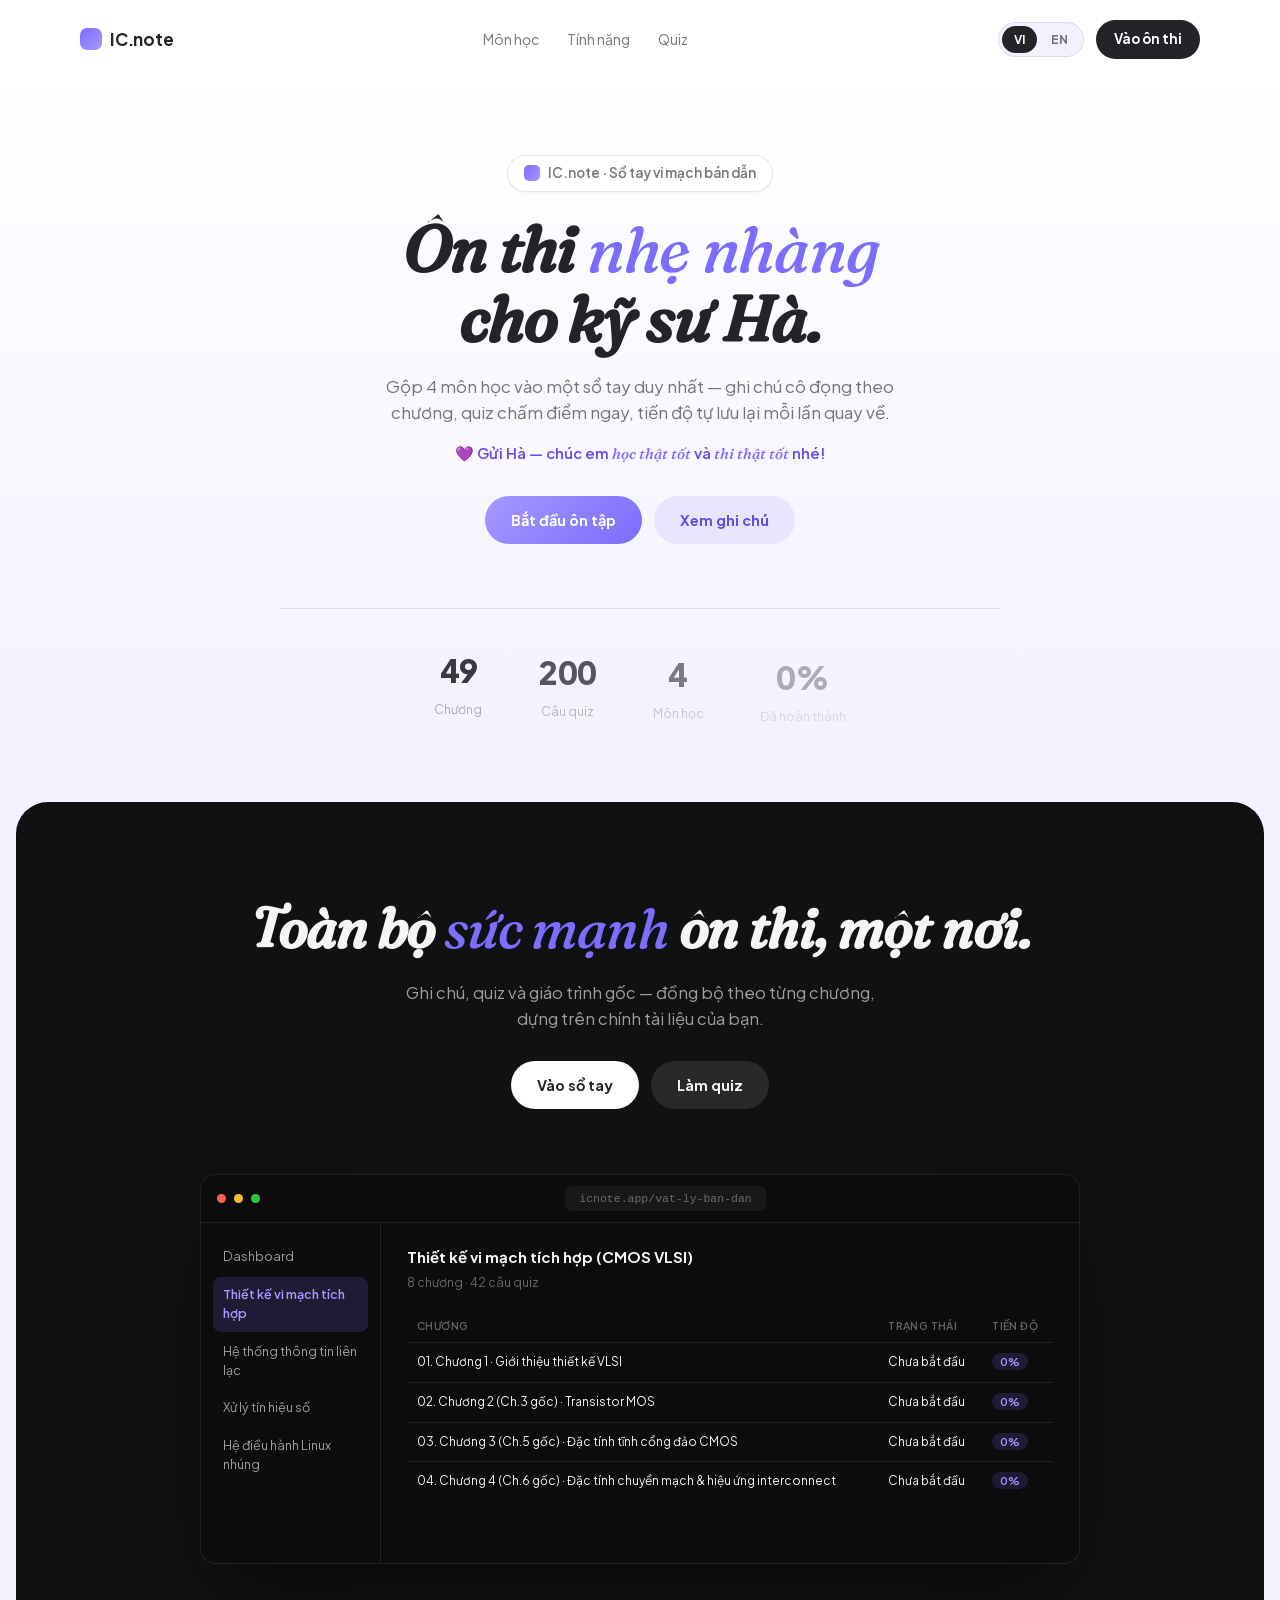
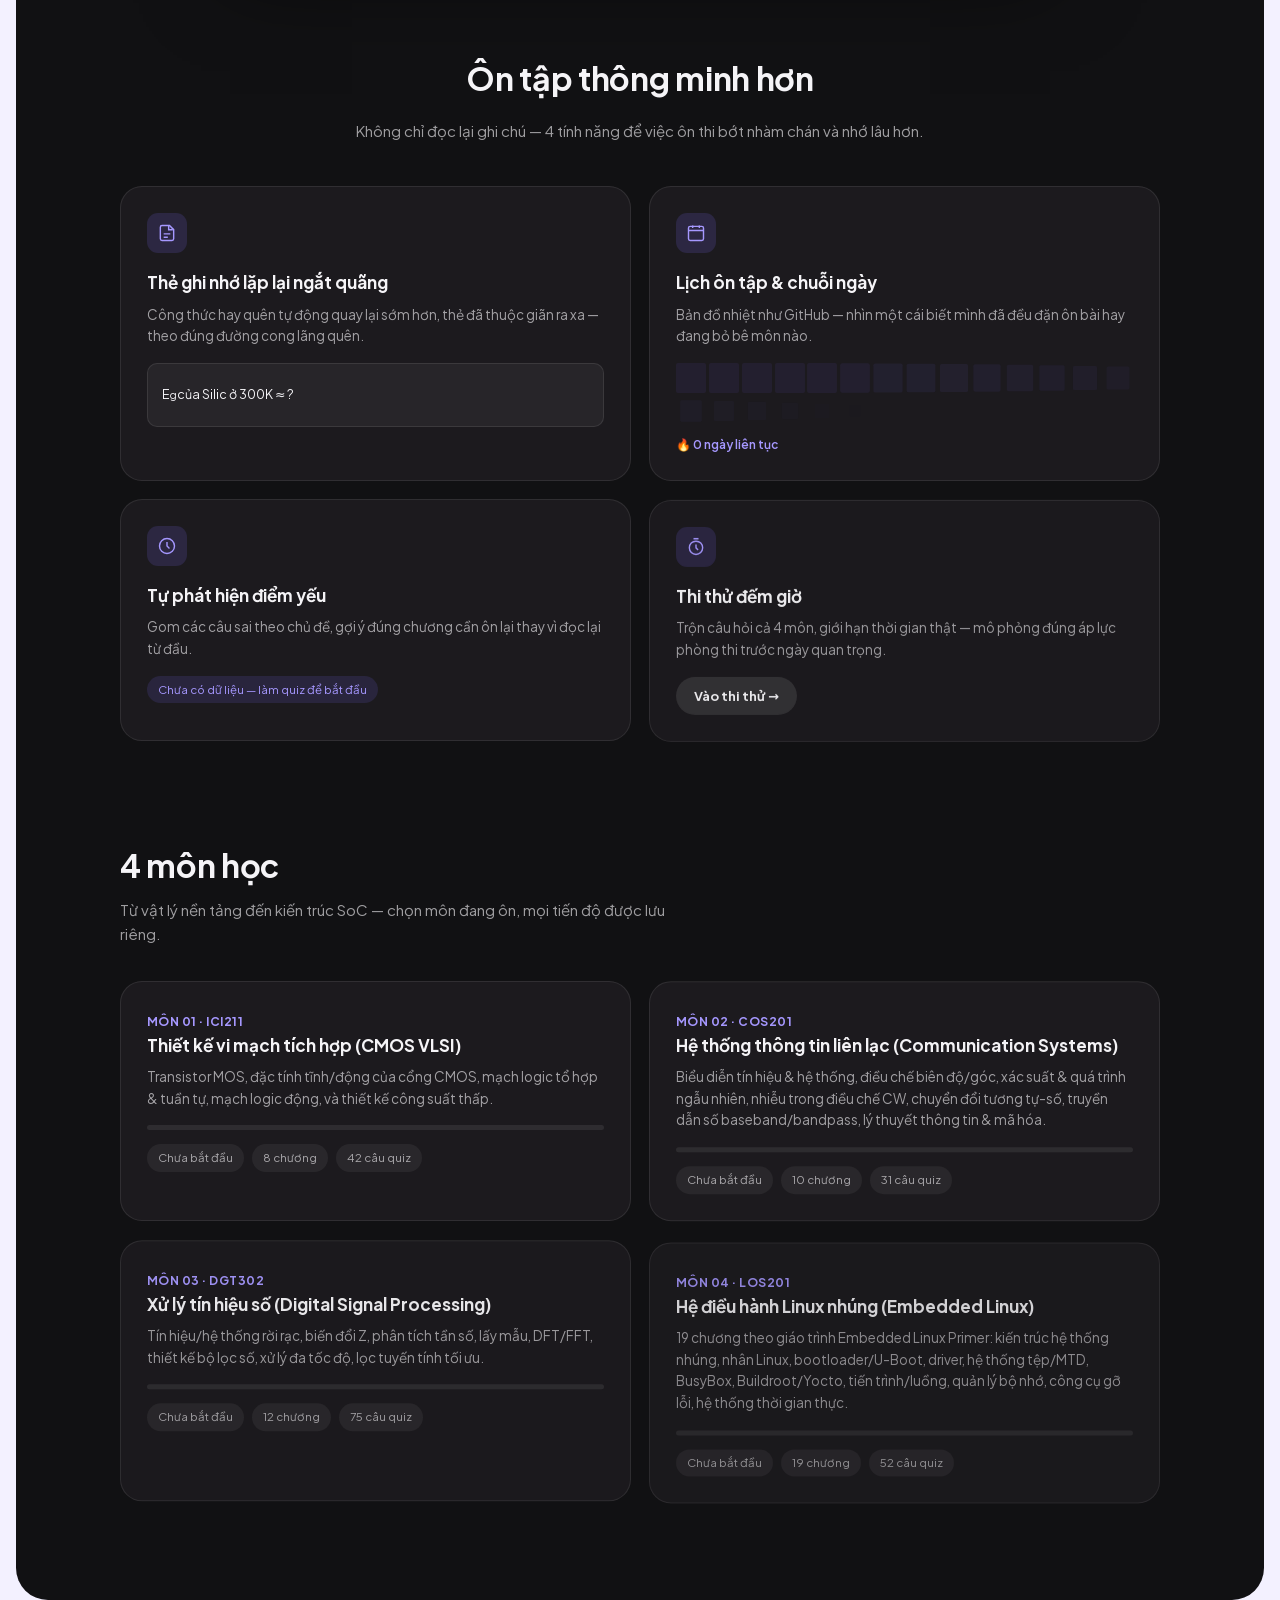
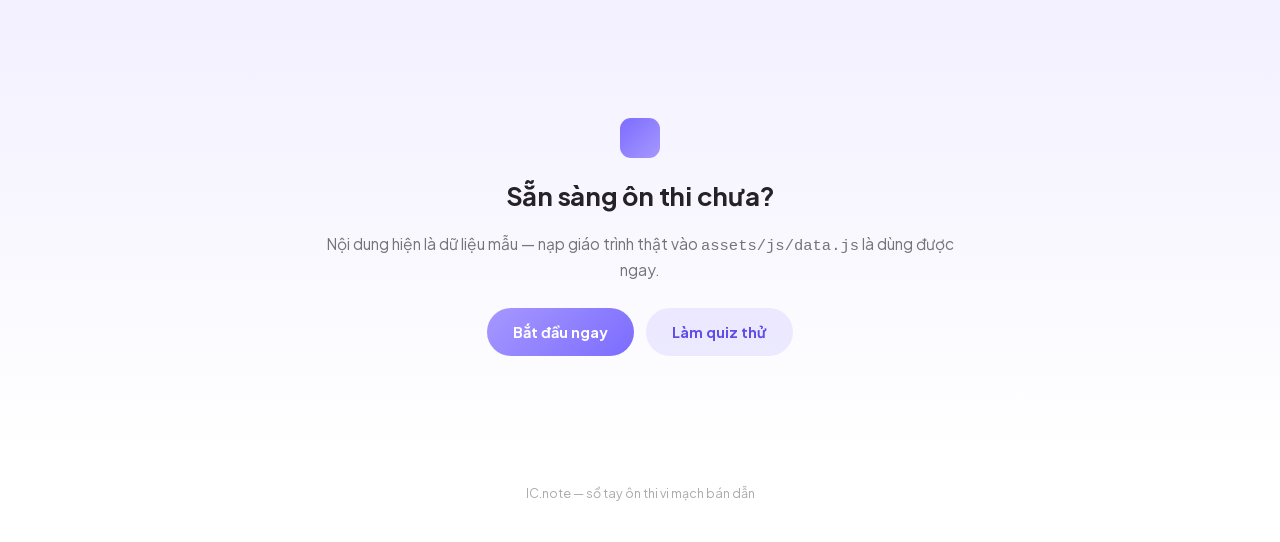
==== index.html @ f4e0c6fc "Initial commit" ====
<!DOCTYPE html>
<html lang="vi">
<head>
<meta charset="UTF-8">
<meta name="viewport" content="width=device-width, initial-scale=1.0">
<title>IC.note — Sổ tay ôn thi Vi mạch bán dẫn</title>
<link rel="stylesheet" href="assets/css/fonts.css?v=5">
<link rel="stylesheet" href="assets/css/main.css?v=5">
</head>
<body>
<div id="scrollbar"></div>

<header class="topbar">
  <a class="brand" href="index.html"><span class="mark"></span>IC.note</a>
  <nav class="toplinks">
    <a href="#subjects">Môn học</a>
    <a href="#features">Tính năng</a>
    <a href="quiz.html">Quiz</a>
  </nav>
  <div class="topbar-right">
    <div class="lang-toggle" data-lang-toggle>
      <button data-lang-opt="vi">VI</button>
      <button data-lang-opt="en">EN</button>
    </div>
    <a class="cta-mini" href="#subjects">Vào ôn thi</a>
  </div>
</header>

<section class="hero">
  <div class="hero-inner">
    <span class="eyebrow-pill anim-hidden" id="eyebrow"><span class="dot"></span>IC.note · Sổ tay vi mạch bán dẫn</span>
    <h1 class="hero-title" id="heroTitle">Ôn thi <em>nhẹ nhàng</em> cho kỹ sư Hà.</h1>
    <p class="hero-lede anim-hidden" id="heroLede">Gộp 4 môn học vào một sổ tay duy nhất — ghi chú cô đọng theo chương, quiz chấm điểm ngay, tiến độ tự lưu lại mỗi lần quay về.</p>
    <p class="hero-wish anim-hidden" id="heroWish">💜 Gửi Hà — chúc em <em>học thật tốt</em> và <em>thi thật tốt</em> nhé!</p>
    <div class="hero-actions anim-hidden" id="heroActions">
      <a class="pill-btn primary magnetic" href="#subjects">Bắt đầu ôn tập</a>
      <a class="pill-btn ghost-light magnetic" href="subject.html">Xem ghi chú</a>
    </div>
  </div>
  <div class="stat-strip" id="statStrip"></div>
</section>

<div class="dark-shell-wrap">
<div class="dark-shell">
<section class="dark-section">
  <h2 class="reveal-heading" id="revealHeading">Toàn bộ <em>sức mạnh</em> ôn thi, một nơi.</h2>
  <p class="dark-lede anim-hidden" id="darkLede">Ghi chú, quiz và giáo trình gốc — đồng bộ theo từng chương, dựng trên chính tài liệu của bạn.</p>
  <div class="dark-actions anim-hidden" id="darkActions">
    <a class="pill-btn solid-white magnetic" href="subject.html">Vào sổ tay</a>
    <a class="pill-btn ghost-dark magnetic" href="quiz.html">Làm quiz</a>
  </div>

  <div class="browser-frame anim-hidden" id="browserFrame">
    <div class="browser-chrome">
      <span class="tl r"></span><span class="tl y"></span><span class="tl g"></span>
      <span class="url" id="frameUrl">icnote.app/vat-ly-ban-dan</span>
    </div>
    <div class="browser-body">
      <div class="b-sidebar" id="frameSidebar"></div>
      <div class="b-main">
        <h4 id="frameSubjectName">—</h4>
        <p class="sub" id="frameSubjectMeta">—</p>
        <table class="b-table">
          <thead><tr><th>Chương</th><th>Trạng thái</th><th>Tiến độ</th></tr></thead>
          <tbody id="frameChapterRows"></tbody>
        </table>
      </div>
    </div>
  </div>
</section>

<section class="section-dark-flow" id="features">
  <div class="section-inner">
    <div class="section-head-center anim-hidden" id="featuresHead">
      <h2>Ôn tập thông minh hơn</h2>
      <p>Không chỉ đọc lại ghi chú — 4 tính năng để việc ôn thi bớt nhàm chán và nhớ lâu hơn.</p>
    </div>
    <div class="grid-2" id="featuresGrid">
      <div class="card-dark anim-hidden">
        <div class="feature-icon"><svg viewBox="0 0 24 24" fill="none" stroke="currentColor" stroke-width="1.7"><path d="M4 5a2 2 0 0 1 2-2h9l5 5v11a2 2 0 0 1-2 2H6a2 2 0 0 1-2-2V5Z"/><path d="M14 3v5h5"/><path d="M8 13h8M8 17h5"/></svg></div>
        <h3>Thẻ ghi nhớ lặp lại ngắt quãng</h3>
        <p>Công thức hay quên tự động quay lại sớm hơn, thẻ đã thuộc giãn ra xa — theo đúng đường cong lãng quên.</p>
        <div class="flash-demo"><div class="flash-card">E<sub>g</sub> của Silic ở 300K ≈ ?</div></div>
      </div>
      <div class="card-dark anim-hidden">
        <div class="feature-icon"><svg viewBox="0 0 24 24" fill="none" stroke="currentColor" stroke-width="1.7"><rect x="3" y="4" width="18" height="17" rx="2"/><path d="M3 9h18M8 3v3M16 3v3"/></svg></div>
        <h3>Lịch ôn tập &amp; chuỗi ngày</h3>
        <p>Bản đồ nhiệt như GitHub — nhìn một cái biết mình đã đều đặn ôn bài hay đang bỏ bê môn nào.</p>
        <div class="heatmap" id="heatmap"></div>
        <div class="streak-line" id="streakLine">🔥 0 ngày liên tục</div>
      </div>
      <div class="card-dark anim-hidden">
        <div class="feature-icon"><svg viewBox="0 0 24 24" fill="none" stroke="currentColor" stroke-width="1.7"><circle cx="12" cy="12" r="9"/><path d="M12 7v5l3 3"/></svg></div>
        <h3>Tự phát hiện điểm yếu</h3>
        <p>Gom các câu sai theo chủ đề, gợi ý đúng chương cần ôn lại thay vì đọc lại từ đầu.</p>
        <div class="weak-tags" id="weakTags"><span class="weak-tag mid">Chưa có dữ liệu — làm quiz để bắt đầu</span></div>
      </div>
      <div class="card-dark anim-hidden">
        <div class="feature-icon"><svg viewBox="0 0 24 24" fill="none" stroke="currentColor" stroke-width="1.7"><circle cx="12" cy="13" r="8"/><path d="M12 9v4l2.5 2.5M9 2h6"/></svg></div>
        <h3>Thi thử đếm giờ</h3>
        <p>Trộn câu hỏi cả 4 môn, giới hạn thời gian thật — mô phỏng đúng áp lực phòng thi trước ngày quan trọng.</p>
        <a class="pill-btn ghost-dark sm" href="quiz.html?mode=exam">Vào thi thử →</a>
      </div>
    </div>
  </div>
</section>

<section class="section-dark-flow" id="subjects">
  <div class="section-inner">
    <div class="section-head-split anim-hidden" id="subjectsHead">
      <div>
        <h2>4 môn học</h2>
        <p>Từ vật lý nền tảng đến kiến trúc SoC — chọn môn đang ôn, mọi tiến độ được lưu riêng.</p>
      </div>
    </div>
    <div class="grid-2" id="subjectsGrid"></div>
  </div>
</section>
</div>
</div>

<section class="cta-section">
  <div class="cta-inner anim-hidden" id="ctaInner">
    <div class="cta-icon"></div>
    <h2>Sẵn sàng ôn thi chưa?</h2>
    <p>Nội dung hiện là dữ liệu mẫu — nạp giáo trình thật vào <code>assets/js/data.js</code> là dùng được ngay.</p>
    <div class="cta-actions">
      <a class="pill-btn primary magnetic" href="subject.html">Bắt đầu ngay</a>
      <a class="pill-btn ghost-light magnetic" href="quiz.html">Làm quiz thử</a>
    </div>
  </div>
</section>

<footer>IC.note — sổ tay ôn thi vi mạch bán dẫn</footer>

<script src="assets/js/anime.iife.min.js?v=5"></script>
<script src="assets/js/data.js?v=5"></script>
<script src="assets/js/app.js?v=5"></script>
<script>
(function () {
  var STAT_LABELS = [
    { vi: "Chương", en: "Chapters" },
    { vi: "Câu quiz", en: "Quiz questions" },
    { vi: "Môn học", en: "Subjects" },
    { vi: "Đã hoàn thành", en: "Completed" }
  ];
  var L = {
    done: { vi: "Hoàn thành", en: "Done" },
    notStarted: { vi: "Chưa bắt đầu", en: "Not started" },
    chapters: { vi: "chương", en: "chapters" },
    quizzes: { vi: "câu quiz", en: "quiz questions" },
    pctDone: { vi: "% hoàn thành", en: "% done" },
    streak: { vi: "ngày liên tục", en: "day streak" },
    wrongTimes: { vi: "lần sai", en: "misses" }
  };

  /* ---------- dải thống kê ---------- */
  function renderStatStrip(isRelang) {
    var totalChapters = 0, totalQuiz = 0, doneChapters = 0;
    IC_DATA.subjects.forEach(function (s) {
      totalChapters += s.chapters.length;
      totalQuiz += s.quiz.length;
      doneChapters += IC.subjectProgress(s).done;
    });
    var overallPct = totalChapters ? Math.round(doneChapters * 100 / totalChapters) : 0;
    var vals = [totalChapters, totalQuiz, IC_DATA.subjects.length, overallPct];
    var suffixes = ["", "", "", "%"];
    var strip = document.getElementById("statStrip");
    strip.innerHTML = "";
    STAT_LABELS.forEach(function (label, i) {
      var d = document.createElement("div");
      d.className = isRelang ? "stat-item" : "stat-item anim-hidden";
      d.innerHTML = '<div class="stat-num" data-target="' + vals[i] + '" data-suffix="' + suffixes[i] + '">' + (isRelang ? vals[i] + suffixes[i] : "0") + '</div>' +
                    '<div class="stat-label">' + IC.t(label) + "</div>";
      strip.appendChild(d);
    });
  }

  /* ---------- browser-frame mockup ---------- */
  function renderBrowserFrame() {
    var first = IC_DATA.subjects[0];
    var sb = document.getElementById("frameSidebar");
    sb.innerHTML = '<div class="brow">Dashboard</div>' + IC_DATA.subjects.map(function (s, i) {
      return '<div class="brow' + (i === 0 ? " active" : "") + '">' + IC.t(s.name).split("(")[0].trim() + "</div>";
    }).join("");
    document.getElementById("frameSubjectName").textContent = IC.t(first.name);
    document.getElementById("frameSubjectMeta").textContent =
      first.chapters.length + " " + IC.t(L.chapters) + " · " + first.quiz.length + " " + IC.t(L.quizzes);
    var done = IC.getDone(first.id);
    document.getElementById("frameChapterRows").innerHTML = first.chapters.slice(0, 4).map(function (c, i) {
      var isDone = !!done[c.id];
      return "<tr><td>" + String(i + 1).padStart(2, "0") + ". " + IC.t(c.title) + "</td>" +
        "<td>" + (isDone ? IC.t(L.done) : IC.t(L.notStarted)) + "</td>" +
        '<td><span class="pct-pill">' + (isDone ? "100%" : "0%") + "</span></td></tr>";
    }).join("");
  }

  /* ---------- card 4 môn ---------- */
  function renderSubjectCards(isRelang) {
    var grid = document.getElementById("subjectsGrid");
    grid.innerHTML = "";
    IC_DATA.subjects.forEach(function (s) {
      var p = IC.subjectProgress(s);
      var card = document.createElement("a");
      card.className = isRelang ? "card-dark" : "card-dark anim-hidden";
      card.href = "subject.html?mon=" + s.id;
      card.style.display = "block";
      card.innerHTML =
        '<span class="subj-tag">' + IC.t(s.tag) + "</span>" +
        "<h3>" + IC.t(s.name) + "</h3>" +
        "<p>" + IC.t(s.desc) + "</p>" +
        '<div class="subj-bar-track"><div class="subj-bar-fill" data-target="' + p.pct + '" style="width:' + (isRelang ? p.pct : 0) + '%"></div></div>' +
        '<div class="badges">' +
          (p.pct > 0 ? '<span class="badge accent">' + p.pct + IC.t(L.pctDone) + "</span>" : '<span class="badge">' + IC.t(L.notStarted) + "</span>") +
          '<span class="badge">' + s.chapters.length + " " + IC.t(L.chapters) + "</span>" +
          '<span class="badge">' + s.quiz.length + " " + IC.t(L.quizzes) + "</span>" +
        "</div>";
      grid.appendChild(card);
    });
  }

  /* ---------- heatmap + streak ---------- */
  function renderHeatmap() {
    var hm = document.getElementById("heatmap");
    hm.innerHTML = "";
    var log = IC.getActivity();
    var today = new Date();
    for (var i = 27; i >= 0; i--) {
      var d = new Date(today); d.setDate(d.getDate() - i);
      var key = d.toISOString().slice(0, 10);
      var count = log[key] || 0;
      var level = count === 0 ? 0 : count < 3 ? 1 : count < 6 ? 2 : 3;
      var cell = document.createElement("i");
      cell.style.background = "var(--heat-" + level + ")";
      cell.title = key + " · " + count;
      hm.appendChild(cell);
    }
    document.getElementById("streakLine").textContent = "🔥 " + IC.currentStreak() + " " + IC.t(L.streak);
  }

  /* ---------- điểm yếu tổng hợp ---------- */
  function renderWeakTags() {
    var weakAll = [];
    IC_DATA.subjects.forEach(function (s) {
      var stat = IC.getQuizStat(s.id);
      Object.keys(stat.wrongByChapter || {}).forEach(function (chId) {
        var ch = s.chapters.find(function (c) { return c.id === chId; });
        if (ch) weakAll.push({ title: IC.t(ch.title), count: stat.wrongByChapter[chId], subject: s.id });
      });
    });
    if (weakAll.length) {
      weakAll.sort(function (a, b) { return b.count - a.count; });
      document.getElementById("weakTags").innerHTML = weakAll.slice(0, 4).map(function (w) {
        return '<a class="weak-tag" href="subject.html?mon=' + w.subject + '">' + w.title + " (" + w.count + " " + IC.t(L.wrongTimes) + ")</a>";
      }).join("");
    }
  }

  renderStatStrip(false);
  renderBrowserFrame();
  renderSubjectCards(false);
  renderHeatmap();
  renderWeakTags();

  /* cập nhật lại toàn bộ nội dung phụ thuộc dữ liệu khi đổi ngôn ngữ (không phát lại animation) */
  document.addEventListener("icnote:langchange", function () {
    renderStatStrip(true);
    renderBrowserFrame();
    renderSubjectCards(true);
    renderHeatmap();
    renderWeakTags();
  });

  /* ---------- animation intro hero (§3.1) ---------- */
  if (IC.canAnimate) {
    IC.splitWords(document.getElementById("heroTitle"));
    var tl = anime.createTimeline({ defaults: { ease: "outQuad" } });
    tl.add("#eyebrow", IC.m({ opacity: [0, 1], translateY: [10, 0], duration: 500 }))
      .add("#heroTitle .word", IC.m({ opacity: [0, 1], filter: ["blur(8px)", "blur(0px)"], translateY: [14, 0], delay: anime.stagger(45), duration: 600 }), "-=250")
      .add("#heroLede", IC.m({ opacity: [0, 1], translateY: [10, 0], duration: 500 }), "-=250")
      .add("#heroWish", IC.m({ opacity: [0, 1], translateY: [10, 0], duration: 500 }), "-=250")
      .add("#heroActions", IC.m({ opacity: [0, 1], translateY: [10, 0], duration: 500 }), "-=300")
      .add("#statStrip .stat-item", IC.m({ opacity: [0, 1], translateY: [12, 0], delay: anime.stagger(80), duration: 500 }), "-=250");
    document.querySelectorAll(".stat-num").forEach(function (el) {
      IC.countUp(el, parseFloat(el.dataset.target), el.dataset.suffix, 650);
    });
  } else {
    document.querySelectorAll(".anim-hidden").forEach(function (el) { el.style.opacity = "1"; });
    document.querySelectorAll(".stat-num").forEach(function (el) {
      el.textContent = el.dataset.target + (el.dataset.suffix || "");
    });
  }

  /* ---------- scroll reveal (§3.2) ---------- */
  IC.onEnter(document.getElementById("revealHeading"), IC.revealWords);
  ["darkLede", "darkActions", "featuresHead", "subjectsHead", "ctaInner"].forEach(function (id) {
    var el = document.getElementById(id);
    IC.onEnter(el, function (t) { IC.fadeUp(t); });
  });
  IC.onEnter(document.getElementById("browserFrame"), function (el) {
    if (!IC.canAnimate) { el.style.opacity = "1"; return; }
    anime.animate(el, IC.m({ opacity: [0, 1], translateY: [30, 0], scale: [0.97, 1], duration: 700, ease: "outExpo" }));
    /* hàng bảng bên trong hiện so le sau khi khung đã vào */
    anime.animate(el.querySelectorAll("tbody tr"), IC.m({
      opacity: [0, 1], translateX: [-10, 0], delay: anime.stagger(80, { start: 350 }), duration: 400, ease: "outQuad"
    }));
    anime.animate(el.querySelectorAll(".b-sidebar .brow"), IC.m({
      opacity: [0, 1], translateX: [-8, 0], delay: anime.stagger(60, { start: 250 }), duration: 350, ease: "outQuad"
    }));
  });
  [document.getElementById("featuresGrid"), document.getElementById("subjectsGrid")].forEach(function (g) {
    IC.onEnter(g, function (grid) {
      IC.staggerChildren(grid, ".card-dark");
      grid.querySelectorAll(".subj-bar-fill").forEach(function (bar) {
        IC.fillBar(bar, parseFloat(bar.dataset.target));
      });
      /* ô heatmap nở ra lần lượt khi card lịch ôn tập xuất hiện */
      var cells = grid.querySelectorAll(".heatmap i");
      if (cells.length && IC.canAnimate) {
        anime.animate(cells, IC.m({
          opacity: [0, 1], scale: [0.4, 1], delay: anime.stagger(18, { start: 400 }), duration: 300, ease: "outQuad"
        }));
      }
    });
  });
  IC.onEnter(document.querySelector("footer"), function (t) { IC.fadeUp(t, 8, 400); });

  IC.magnetize(document);
  IC.scrollProgress();
  IC.initLangToggle();
})();
</script>
</body>
</html>
---- assets/css/fonts.css ----
@font-face{font-family:"IC Serif";font-style:italic;font-weight:500;font-display:swap;src:url([data-uri]) format('woff2');unicode-range:U+0102-0103, U+0110-0111, U+0128-0129, U+0168-0169, U+01A0-01A1, U+01AF-01B0, U+0300-0301, U+0303-0304, U+0308-0309, U+0323, U+0329, U+1EA0-1EF9, U+20AB;}
@font-face{font-family:"IC Serif";font-style:italic;font-weight:500;font-display:swap;src:url([data-uri]) format('woff2');unicode-range:U+0000-00FF, U+0131, U+0152-0153, U+02BB-02BC, U+02C6, U+02DA, U+02DC, U+0304, U+0308, U+0329, U+2000-206F, U+20AC, U+2122, U+2191, U+2193, U+2212, U+2215, U+FEFF, U+FFFD;}
@font-face{font-family:"IC Sans";font-style:normal;font-weight:400;font-display:swap;src:url([data-uri]) format('woff2');unicode-range:U+0102-0103, U+0110-0111, U+0128-0129, U+0168-0169, U+01A0-01A1, U+01AF-01B0, U+0300-0301, U+0303-0304, U+0308-0309, U+0323, U+0329, U+1EA0-1EF9, U+20AB;}
@font-face{font-family:"IC Sans";font-style:normal;font-weight:400;font-display:swap;src:url([data-uri]) format('woff2');unicode-range:U+0000-00FF, U+0131, U+0152-0153, U+02BB-02BC, U+02C6, U+02DA, U+02DC, U+0304, U+0308, U+0329, U+2000-206F, U+20AC, U+2122, U+2191, U+2193, U+2212, U+2215, U+FEFF, U+FFFD;}
@font-face{font-family:"IC Sans";font-style:normal;font-weight:600;font-display:swap;src:url([data-uri]) format('woff2');unicode-range:U+0102-0103, U+0110-0111, U+0128-0129, U+0168-0169, U+01A0-01A1, U+01AF-01B0, U+0300-0301, U+0303-0304, U+0308-0309, U+0323, U+0329, U+1EA0-1EF9, U+20AB;}
@font-face{font-family:"IC Sans";font-style:normal;font-weight:600;font-display:swap;src:url([data-uri]) format('woff2');unicode-range:U+0000-00FF, U+0131, U+0152-0153, U+02BB-02BC, U+02C6, U+02DA, U+02DC, U+0304, U+0308, U+0329, U+2000-206F, U+20AC, U+2122, U+2191, U+2193, U+2212, U+2215, U+FEFF, U+FFFD;}
@font-face{font-family:"IC Sans";font-style:normal;font-weight:700;font-display:swap;src:url([data-uri]) format('woff2');unicode-range:U+0102-0103, U+0110-0111, U+0128-0129, U+0168-0169, U+01A0-01A1, U+01AF-01B0, U+0300-0301, U+0303-0304, U+0308-0309, U+0323, U+0329, U+1EA0-1EF9, U+20AB;}
@font-face{font-family:"IC Sans";font-style:normal;font-weight:700;font-display:swap;src:url([data-uri]) format('woff2');unicode-range:U+0000-00FF, U+0131, U+0152-0153, U+02BB-02BC, U+02C6, U+02DA, U+02DC, U+0304, U+0308, U+0329, U+2000-206F, U+20AC, U+2122, U+2191, U+2193, U+2212, U+2215, U+FEFF, U+FFFD;}
@font-face{font-family:"IC Sans";font-style:normal;font-weight:800;font-display:swap;src:url([data-uri]) format('woff2');unicode-range:U+0102-0103, U+0110-0111, U+0128-0129, U+0168-0169, U+01A0-01A1, U+01AF-01B0, U+0300-0301, U+0303-0304, U+0308-0309, U+0323, U+0329, U+1EA0-1EF9, U+20AB;}
@font-face{font-family:"IC Sans";font-style:normal;font-weight:800;font-display:swap;src:url([data-uri]) format('woff2');unicode-range:U+0000-00FF, U+0131, U+0152-0153, U+02BB-02BC, U+02C6, U+02DA, U+02DC, U+0304, U+0308, U+0329, U+2000-206F, U+20AC, U+2122, U+2191, U+2193, U+2212, U+2215, U+FEFF, U+FFFD;}
---- assets/css/main.css ----
/* ============ IC.note — design tokens (theo prompt-cho-fable.md §2) ============ */
:root{
  --bg:#ffffff;
  --bg-soft:#f3f1ff;
  --bg-gradient-end:#e6e1ff;

  --dark-bg:#111113;
  --dark-card:rgba(38,34,40,0.56);
  --dark-border:rgba(255,255,255,0.09);
  --dark-text:#f5f4f7;
  --dark-muted:rgba(245,244,247,0.62);
  --dark-faint:rgba(245,244,247,0.38);

  --text:#252228;
  --text-muted:rgba(37,34,40,0.62);
  --text-faint:rgba(37,34,40,0.38);
  --border:rgba(37,34,40,0.10);

  --accent:#7c6cff;
  --accent-2:#a698ff;
  --accent-strong:#5f4de8;
  --accent-tint:rgba(124,108,255,0.12);

  --ok:#1f9d5a;
  --ok-tint:rgba(31,157,90,0.12);
  --err:#d1483d;
  --err-tint:rgba(209,72,61,0.12);

  --heat-0:rgba(124,108,255,0.08);
  --heat-1:rgba(124,108,255,0.3);
  --heat-2:rgba(124,108,255,0.55);
  --heat-3:rgba(124,108,255,0.85);

  --font-sans:"IC Sans", -apple-system, "Segoe UI", Roboto, system-ui, sans-serif;
  --font-serif:"IC Serif", ui-serif, Georgia, Cambria, serif;
  --font-mono:ui-monospace, "SF Mono", "Cascadia Code", "Roboto Mono", monospace;

  --radius-pill:99px;
  --radius-lg:22px;
}

*{ box-sizing:border-box; }
html{ scroll-behavior:smooth; }
html,body{ margin:0; padding:0; }
body{
  background:var(--bg); color:var(--text); font-family:var(--font-sans);
  font-size:15.5px; line-height:1.55; -webkit-font-smoothing:antialiased;
}
@media (prefers-reduced-motion: reduce){
  html{ scroll-behavior:auto; }
  *{ animation:none !important; transition:none !important; }
}
::selection{ background:var(--accent-tint); }
a{ color:inherit; text-decoration:none; }
h1,h2,h3{ margin:0; text-wrap:balance; }
em{ font-family:var(--font-serif); font-style:italic; font-weight:500; color:var(--accent); }
:focus-visible{ outline:2px solid var(--accent); outline-offset:2px; }

/* ============ thanh tiến trình cuộn ============ */
#scrollbar{ position:fixed; top:0; left:0; height:3px; width:0%;
  background:linear-gradient(90deg, var(--accent), var(--accent-2)); z-index:200; }

/* ============ topbar ============ */
.topbar{
  display:flex; align-items:center; justify-content:space-between; gap:16px;
  padding:20px 40px; max-width:1200px; margin:0 auto; flex-wrap:wrap;
}
.topbar-right{ display:flex; align-items:center; gap:12px; flex-wrap:wrap; }
.brand{ font-weight:700; font-size:17px; letter-spacing:-0.01em; display:flex; align-items:center; gap:8px; }
.brand .mark{ width:22px; height:22px; border-radius:7px;
  background:linear-gradient(135deg, var(--accent), var(--accent-2)); display:inline-block; flex:none; }
.toplinks{ display:flex; gap:28px; font-size:14px; color:var(--text-muted); flex-wrap:wrap; }
.toplinks a:hover{ color:var(--text); }
.toplinks a.active{ color:var(--accent-strong); font-weight:600; }
.cta-mini{ font-size:13.5px; font-weight:700; background:var(--text); color:#fff;
  padding:9px 18px; border-radius:var(--radius-pill); white-space:nowrap; }

/* ---- chuyển đổi ngôn ngữ ---- */
.lang-toggle{ display:inline-flex; background:var(--bg-soft); border:1px solid var(--border);
  border-radius:var(--radius-pill); padding:3px; gap:2px; flex:none; }
.lang-toggle button{
  font-family:var(--font-sans); font-size:12px; font-weight:700; border:none; background:transparent;
  color:var(--text-muted); padding:6px 12px; border-radius:var(--radius-pill); cursor:pointer;
  transition:background .15s ease, color .15s ease;
}
.lang-toggle button.active{ background:var(--text); color:#fff; }

/* ============ nút ============ */
.pill-btn{
  display:inline-flex; align-items:center; gap:8px; font-weight:700; font-size:14.5px;
  font-family:var(--font-sans);
  padding:13px 26px; border-radius:var(--radius-pill); border:none; cursor:pointer;
  transition:filter .15s ease; will-change:transform;
}
.pill-btn.primary{ background:linear-gradient(135deg, var(--accent-2), var(--accent)); color:#fff; }
.pill-btn.primary:hover{ filter:brightness(1.05); }
.pill-btn.ghost-light{ background:var(--accent-tint); color:var(--accent-strong); }
.pill-btn.ghost-dark{ background:rgba(255,255,255,0.1); color:var(--dark-text); }
.pill-btn.solid-white{ background:#fff; color:var(--text); }
.pill-btn.sm{ padding:9px 18px; font-size:13px; }
.pill-btn:disabled{ opacity:.45; cursor:default; }

/* ============ hero ============ */
.hero{
  position:relative; overflow:hidden;
  /* gradient dọc rất thoải — không tạo dải màu cắt ngang trang */
  background:linear-gradient(180deg, #ffffff 0%, #faf9ff 40%, var(--bg-soft) 100%);
  padding-bottom:56px;
}
.hero-inner{ max-width:860px; margin:0 auto; text-align:center; padding:76px 24px 0; position:relative; z-index:2; }
.eyebrow-pill{
  display:inline-flex; align-items:center; gap:8px; font-size:13.5px; font-weight:600; color:var(--text-muted);
  background:#fff; border:1px solid var(--border); padding:7px 16px; border-radius:var(--radius-pill);
  box-shadow:0 1px 2px rgba(37,34,40,0.04);
}
.eyebrow-pill .dot{ width:16px; height:16px; border-radius:5px;
  background:linear-gradient(135deg, var(--accent), var(--accent-2)); }
h1.hero-title{ font-size:clamp(2.4rem, 6vw, 4rem); font-weight:700; letter-spacing:-0.02em;
  line-height:1.1; margin:22px 0 18px; font-family:var(--font-serif); font-style:italic; }
.hero-lede{ font-size:17px; color:var(--text-muted); max-width:46ch; margin:0 auto 30px; }
.hero-wish{ font-size:15px; color:var(--accent-strong); font-weight:600; margin:-14px 0 30px; }
.hero-actions{ display:flex; gap:12px; justify-content:center; flex-wrap:wrap; }

.stat-strip{
  display:flex; justify-content:center; gap:56px; flex-wrap:wrap; margin:64px auto 0; padding-top:36px;
  max-width:720px; border-top:1px solid var(--border); position:relative; z-index:2;
}
.stat-item{ text-align:center; }
.stat-num{ font-size:2rem; font-weight:800; letter-spacing:-0.02em; font-variant-numeric:tabular-nums; }
.stat-label{ font-size:12.5px; color:var(--text-faint); margin-top:4px; }

/* ============ panel tối bo góc — các section tối nằm trong 1 khối liền ============ */
.dark-shell{
  background:var(--dark-bg); color:var(--dark-text);
  max-width:1360px; margin:0 auto; border-radius:32px;
  overflow:hidden;
}
.dark-shell-wrap{ padding:28px 16px; background:var(--bg-soft); }
@media (max-width:760px){ .dark-shell-wrap{ padding:16px 8px; } .dark-shell{ border-radius:24px; } }

.dark-section{ background:transparent; color:var(--dark-text); padding:96px 24px 90px; text-align:center; }
.reveal-heading{ font-size:clamp(2.1rem, 5.4vw, 3.4rem); font-weight:700; letter-spacing:-0.02em;
  line-height:1.14; max-width:820px; margin:0 auto 20px; font-family:var(--font-serif); font-style:italic; }
.dark-lede{ color:var(--dark-muted); font-size:16.5px; max-width:44ch; margin:0 auto 30px; }
.dark-actions{ display:flex; gap:12px; justify-content:center; flex-wrap:wrap; margin-bottom:64px; }

/* trạng thái ẩn trước animation — JS thêm class is-hidden, gỡ khi reveal */
.anim-hidden{ opacity:0; }

/* ============ browser mockup frame ============ */
.browser-frame{
  max-width:880px; margin:0 auto; background:#0c0c0e; border:1px solid var(--dark-border); border-radius:16px;
  overflow:hidden; box-shadow:0 40px 80px -30px rgba(0,0,0,0.6); text-align:left;
}
.browser-chrome{ display:flex; align-items:center; gap:8px; padding:11px 16px; border-bottom:1px solid var(--dark-border); }
.browser-chrome .tl{ width:9px; height:9px; border-radius:50%; }
.browser-chrome .tl.r{ background:#ff5f56; } .browser-chrome .tl.y{ background:#ffbd2e; } .browser-chrome .tl.g{ background:#27c93f; }
.browser-chrome .url{ margin:0 auto; font-family:var(--font-mono); font-size:11.5px; color:var(--dark-faint);
  background:rgba(255,255,255,0.05); padding:4px 14px; border-radius:6px; }
.browser-body{ display:flex; min-height:340px; }
.b-sidebar{ width:180px; border-right:1px solid var(--dark-border); padding:16px 12px; font-size:12.5px; color:var(--dark-muted); flex:none; }
.b-sidebar .brow{ padding:8px 10px; border-radius:8px; margin-bottom:2px; }
.b-sidebar .brow.active{ background:rgba(124,108,255,0.16); color:var(--accent-2); font-weight:600; }
.b-main{ flex:1; padding:22px 26px; min-width:0; overflow-x:auto; }
.b-main h4{ font-size:15px; margin:0 0 4px; }
.b-main p.sub{ font-size:12.5px; color:var(--dark-faint); margin:0 0 18px; }
table.b-table{ width:100%; border-collapse:collapse; font-size:12px; }
table.b-table th{ text-align:left; color:var(--dark-faint); font-weight:600; padding:8px 10px;
  border-bottom:1px solid var(--dark-border); font-size:10.5px; letter-spacing:0.04em; text-transform:uppercase; }
table.b-table td{ padding:10px 10px; border-bottom:1px solid var(--dark-border); color:var(--dark-text); }
table.b-table tr:last-child td{ border-bottom:none; }
.pct-pill{ background:rgba(124,108,255,0.16); color:var(--accent-2); padding:2px 8px;
  border-radius:99px; font-size:11px; font-weight:600; }

/* ============ features & subjects (nằm trong dark-shell) ============ */
.section-dark-flow{ background:transparent; color:var(--dark-text); padding:0 24px 100px; }
.section-inner{ max-width:1040px; margin:0 auto; }
.section-head-center{ text-align:center; max-width:600px; margin:0 auto 44px; }
.section-head-center h2{ font-size:2rem; font-weight:700; letter-spacing:-0.01em; margin-bottom:10px; }
.section-head-center p{ color:var(--dark-muted); font-size:15px; }
.section-head-split{ display:flex; justify-content:space-between; align-items:flex-end; gap:20px;
  margin-bottom:36px; flex-wrap:wrap; }
.section-head-split h2{ font-size:2rem; font-weight:700; letter-spacing:-0.01em; }
.section-head-split p{ color:var(--dark-muted); font-size:15px; max-width:52ch; margin:8px 0 0; }

.grid-2{ display:grid; grid-template-columns:repeat(2, 1fr); gap:18px; }
@media (max-width:760px){ .grid-2{ grid-template-columns:1fr; } }

.card-dark{
  background:var(--dark-card); border:1px solid var(--dark-border); border-radius:var(--radius-lg); padding:26px;
  transition:border-color .2s ease, transform .2s ease;
}
.card-dark:hover{ border-color:rgba(166,152,255,0.4); transform:translateY(-2px); }

.feature-icon{
  width:40px; height:40px; border-radius:11px; background:rgba(124,108,255,0.16); color:var(--accent-2);
  display:flex; align-items:center; justify-content:center; margin-bottom:16px; transition:transform .25s ease;
}
.card-dark:hover .feature-icon{ transform:scale(1.08) rotate(-4deg); }
.feature-icon svg{ width:20px; height:20px; }
.card-dark h3{ font-size:17px; font-weight:700; margin-bottom:8px; }
.card-dark > p{ font-size:13.5px; color:var(--dark-muted); line-height:1.6; margin:0 0 16px; }

.subj-tag{ font-size:12px; font-weight:700; color:var(--accent-2); text-transform:uppercase; letter-spacing:0.04em; }
.subj-bar-track{ height:5px; background:rgba(255,255,255,0.08); border-radius:99px; overflow:hidden; margin:2px 0 14px; }
.subj-bar-fill{ height:100%; width:0%; background:linear-gradient(90deg, var(--accent), var(--accent-2)); border-radius:99px; }
.badges{ display:flex; gap:8px; flex-wrap:wrap; }
.badge{ font-size:11.5px; background:rgba(255,255,255,0.06); color:var(--dark-muted); padding:5px 11px; border-radius:99px; }
.badge.accent{ background:rgba(124,108,255,0.16); color:var(--accent-2); }

.heatmap{ display:grid; grid-template-columns:repeat(14, 1fr); gap:3px; }
.heatmap i{ aspect-ratio:1; border-radius:2px; display:block; }
.streak-line{ font-size:12px; color:var(--accent-2); font-weight:600; margin-top:10px; }
.weak-tags{ display:flex; gap:8px; flex-wrap:wrap; }
.weak-tag{ font-size:11.5px; padding:5px 11px; border-radius:99px; background:var(--err-tint); color:#ff8f85; }
.weak-tag.mid{ background:rgba(124,108,255,0.14); color:var(--accent-2); }
.countdown-row{ display:flex; gap:10px; }
.countdown-cell{ background:rgba(255,255,255,0.06); border-radius:8px; padding:8px 12px; text-align:center; min-width:52px; }
.countdown-cell b{ display:block; font-size:18px; font-variant-numeric:tabular-nums; }
.countdown-cell span{ font-size:9.5px; color:var(--dark-faint); text-transform:uppercase; letter-spacing:0.05em; }
.flash-demo{ position:relative; height:64px; }
.flash-card{
  position:absolute; inset:0; background:rgba(255,255,255,0.05); border:1px solid var(--dark-border); border-radius:10px;
  display:flex; align-items:center; padding:0 14px; font-size:12.5px; color:var(--dark-text);
}

/* ============ CTA đóng + footer ============ */
/* nối tiếp màu nền của dark-shell-wrap (bg-soft) rồi sáng dần về trắng — không có mép cắt */
.cta-section{ background:linear-gradient(180deg, var(--bg-soft) 0%, #ffffff 100%); padding:90px 24px 100px; text-align:center; }
.cta-inner{ max-width:640px; margin:0 auto; }
.cta-icon{ width:40px; height:40px; border-radius:11px;
  background:linear-gradient(135deg, var(--accent), var(--accent-2)); margin:0 auto 18px; }
.cta-section h2{ font-size:1.6rem; font-weight:700; margin-bottom:10px; letter-spacing:-0.01em; }
.cta-section p{ color:var(--text-muted); font-size:15.5px; margin-bottom:26px; }
.cta-actions{ display:flex; gap:12px; justify-content:center; flex-wrap:wrap; }
footer{ text-align:center; padding:28px 24px 40px; font-size:12.5px; color:var(--text-faint); }

/* ============ trang môn học (notebook view §4.2) ============ */
.notebook{ max-width:1100px; margin:0 auto; padding:24px 24px 80px;
  display:grid; grid-template-columns:250px 1fr; gap:0;
  border:1px solid var(--border); border-radius:var(--radius-lg); overflow:hidden; background:#fff; }
.chapter-nav{ border-right:1px solid var(--border); background:var(--bg-soft); padding:20px 12px; }
.chapter-nav h4{ font-size:11px; letter-spacing:0.06em; text-transform:uppercase;
  color:var(--text-faint); font-weight:600; margin:6px 10px 12px; }
.chapter-item{
  display:flex; align-items:center; gap:10px; padding:9px 12px; border-radius:10px; margin-bottom:2px;
  font-size:13.5px; color:var(--text-muted); cursor:pointer; border-left:3px solid transparent;
  transition:background .15s ease, color .15s ease; background:none; width:100%; text-align:left;
  font-family:var(--font-sans); border-top:none; border-right:none; border-bottom:none;
}
.chapter-item:hover{ background:#fff; color:var(--text); }
.chapter-item.active{ border-left-color:var(--accent); background:#fff; color:var(--accent-strong); font-weight:600; }
.chapter-item .num{ font-size:11px; color:var(--text-faint); width:20px; font-variant-numeric:tabular-nums; }
.chapter-item .done{ margin-left:auto; color:var(--ok); font-size:12px; }
.chapter-select{ display:none; width:100%; padding:10px 14px; font-family:var(--font-sans); font-size:14px;
  border:1px solid var(--border); border-radius:10px; margin-bottom:18px; background:#fff; color:var(--text); }

.chapter-content{ padding:34px 40px; min-width:0; }
.chapter-content .kicker{ font-size:12px; font-weight:600; color:var(--accent-strong);
  letter-spacing:0.06em; text-transform:uppercase; margin:0 0 8px; }
.chapter-content h2{ font-size:1.6rem; margin-bottom:16px; letter-spacing:-0.01em; }
.note-body{ font-size:15.5px; line-height:1.75; color:var(--text-muted); max-width:64ch; }
.note-body p{ margin:0 0 14px; }
.formula{
  font-family:var(--font-mono); background:var(--bg-soft); border:1px solid var(--border);
  border-radius:10px; padding:14px 16px; margin:16px 0; font-size:0.92rem; color:var(--accent-strong);
  overflow-x:auto;
}
.chapter-actions{ display:flex; gap:10px; margin-top:28px; flex-wrap:wrap; align-items:center; }
.mark-done{ margin-left:auto; display:inline-flex; align-items:center; gap:8px; font-size:13px;
  color:var(--text-muted); cursor:pointer; background:none; border:none; font-family:var(--font-sans); }
.mark-done .box{ width:18px; height:18px; border-radius:5px; border:1.5px solid var(--border); display:inline-block; }
.mark-done.checked{ color:var(--ok); }
.mark-done.checked .box{ background:var(--ok); border-color:var(--ok); }

.page-head{ max-width:1100px; margin:0 auto; padding:18px 24px 20px; display:flex;
  align-items:flex-end; justify-content:space-between; gap:16px; flex-wrap:wrap; }
.page-head h1{ font-size:1.7rem; letter-spacing:-0.01em; }
.page-head .sub{ color:var(--text-muted); font-size:14px; margin-top:4px; }
.page-head .progress-wrap{ min-width:220px; }
.progress-label{ font-size:12px; color:var(--text-faint); margin-bottom:6px;
  display:flex; justify-content:space-between; font-variant-numeric:tabular-nums; }
.progress-track-light{ height:6px; background:var(--accent-tint); border-radius:99px; overflow:hidden; }
.progress-fill-light{ height:100%; width:0%; background:linear-gradient(90deg, var(--accent), var(--accent-2)); border-radius:99px; }

@media (max-width:760px){
  .notebook{ grid-template-columns:1fr; }
  .chapter-nav{ display:none; }
  .chapter-select{ display:block; }
  .chapter-content{ padding:24px 20px; }
  .topbar{ padding:16px 20px; }
  .toplinks{ gap:16px; }
}

/* ============ trang quiz (§4.3) ============ */
.quiz-wrap{ max-width:640px; margin:0 auto; padding:24px 24px 80px; }
.quiz-head{ display:flex; align-items:center; justify-content:space-between; margin-bottom:18px;
  font-size:13px; color:var(--text-muted); font-variant-numeric:tabular-nums; flex-wrap:wrap; gap:8px; }
.quiz-score-pill{ background:var(--ok-tint); color:var(--ok); border-radius:99px;
  padding:5px 14px; font-weight:600; }
.quiz-card{ background:#fff; border:1px solid var(--border); border-radius:var(--radius-lg); padding:30px; }
.quiz-tag{ font-size:11.5px; font-weight:600; color:var(--accent-strong);
  letter-spacing:0.05em; text-transform:uppercase; margin:0 0 12px; }
.quiz-q{ font-size:1.15rem; font-weight:700; line-height:1.45; margin:0 0 22px; }
.options{ display:flex; flex-direction:column; gap:10px; }
.option{
  text-align:left; font-size:15px; color:var(--text); font-family:var(--font-sans);
  background:var(--bg-soft); border:1px solid var(--border); border-radius:12px; padding:14px 16px;
  cursor:pointer; display:flex; align-items:center; gap:12px; transition:border-color .15s ease;
  width:100%;
}
.option:hover:not(:disabled){ border-color:var(--accent-2); }
.option .mark{ width:24px; height:24px; border-radius:7px; border:1px solid var(--border); flex:none;
  display:flex; align-items:center; justify-content:center; font-size:11px; font-weight:700; color:var(--text-faint); background:#fff; }
.option.correct{ border-color:var(--ok); background:var(--ok-tint); }
.option.correct .mark{ border-color:var(--ok); color:var(--ok); }
.option.wrong{ border-color:var(--err); background:var(--err-tint); }
.option.wrong .mark{ border-color:var(--err); color:var(--err); }
.option:disabled{ cursor:default; }
.quiz-explain{
  margin-top:18px; padding:14px 16px; border-radius:12px; background:var(--bg-soft);
  border:1px solid var(--border); font-size:13.5px; color:var(--text-muted); line-height:1.6; display:none;
}
.quiz-explain.show{ display:block; }
.quiz-foot{ display:flex; justify-content:flex-end; margin-top:20px; }

.quiz-summary{ text-align:center; padding:20px 0; }
.quiz-summary .big{ font-size:3rem; font-weight:800; letter-spacing:-0.02em;
  background:linear-gradient(135deg, var(--accent), var(--accent-2));
  -webkit-background-clip:text; background-clip:text; color:transparent; }
.quiz-summary p{ color:var(--text-muted); margin:8px 0 20px; }
.weak-list{ display:flex; gap:8px; flex-wrap:wrap; justify-content:center; margin-bottom:24px; }
.weak-chip{ font-size:12.5px; padding:6px 14px; border-radius:99px; background:var(--err-tint); color:var(--err); font-weight:600; }
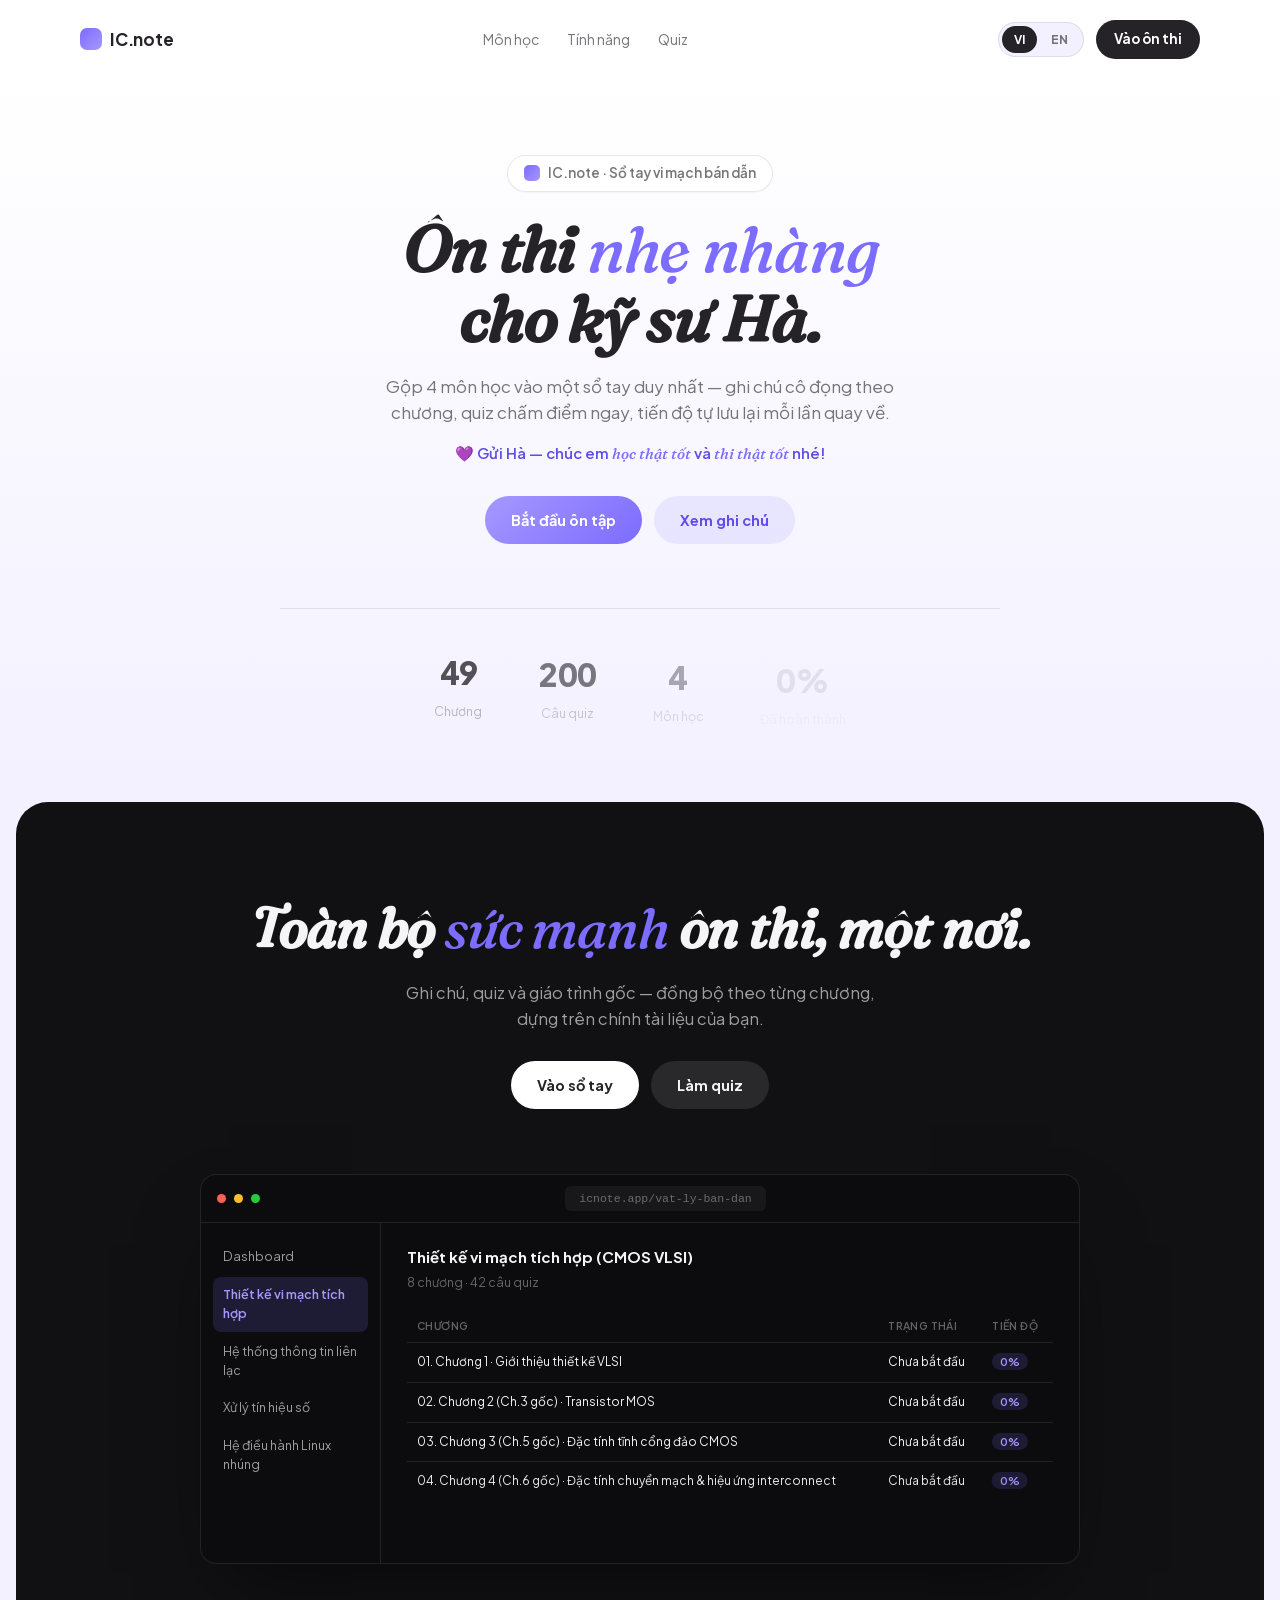
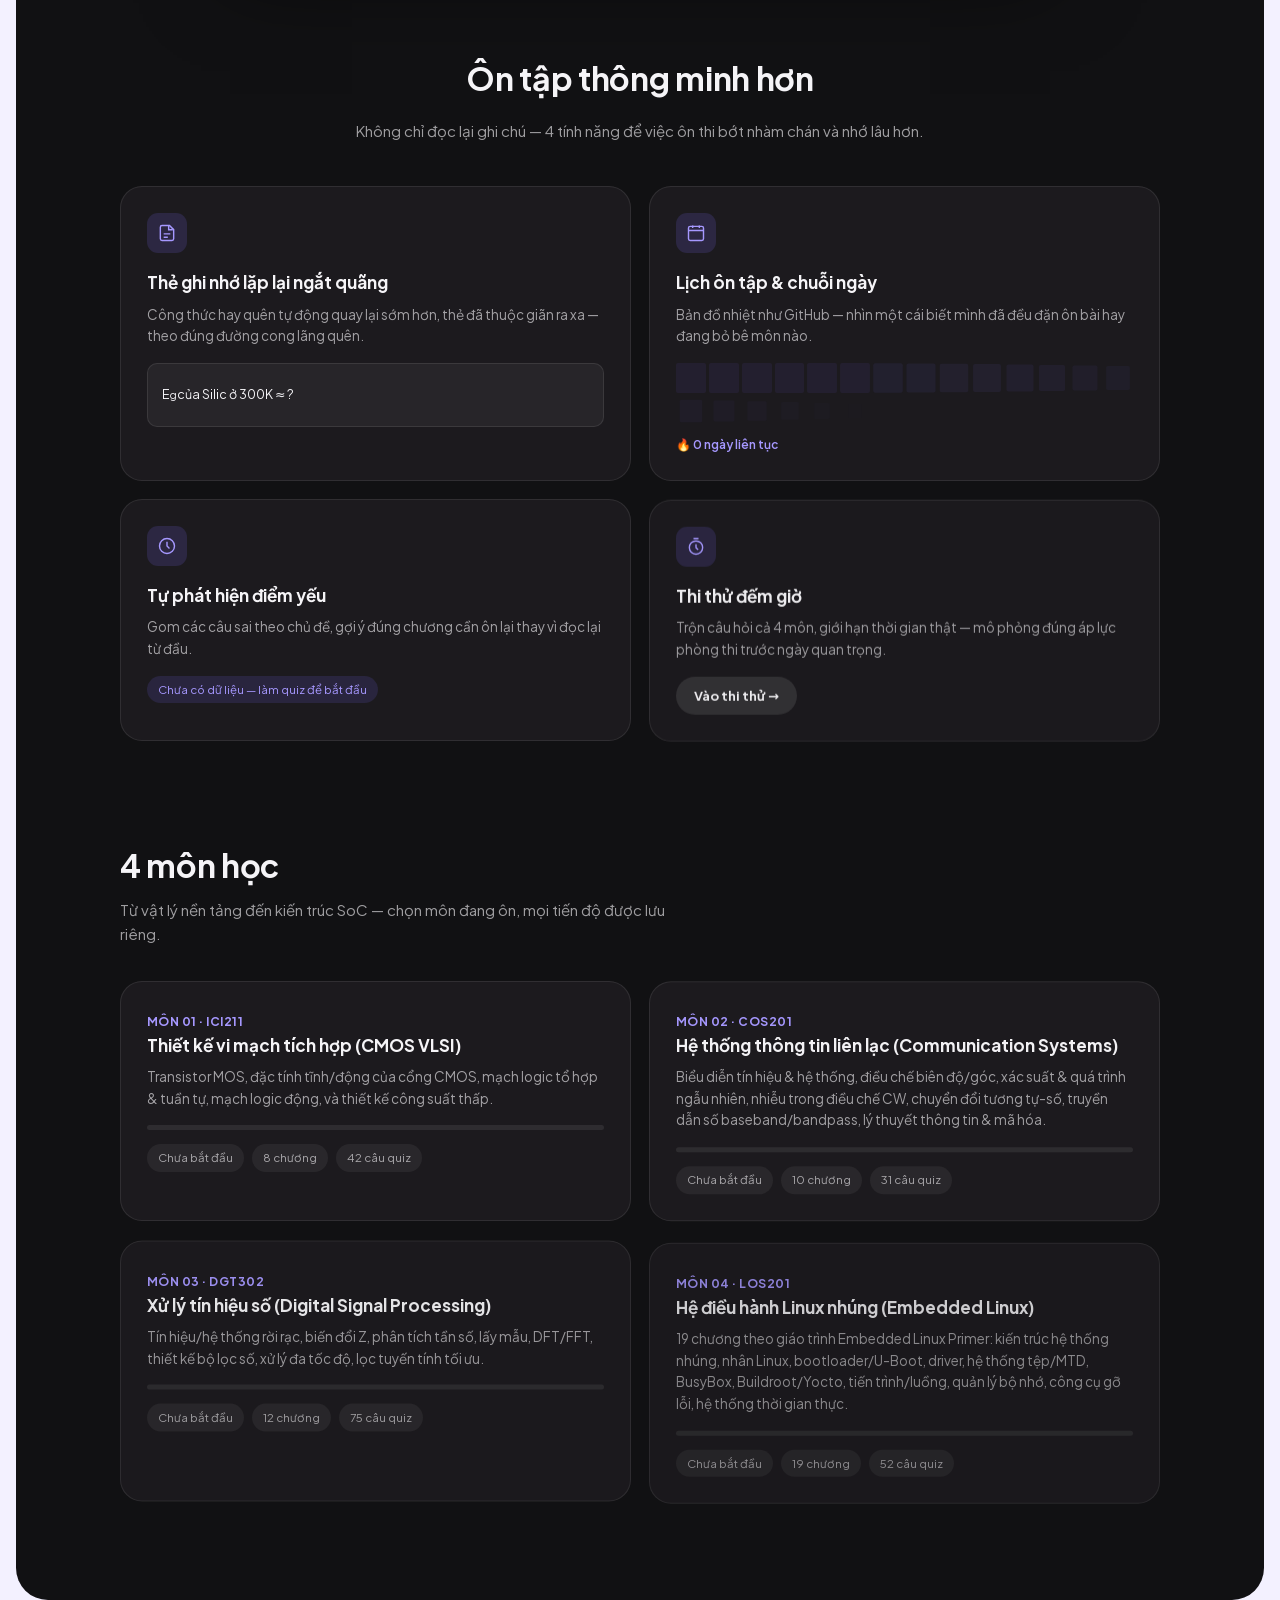
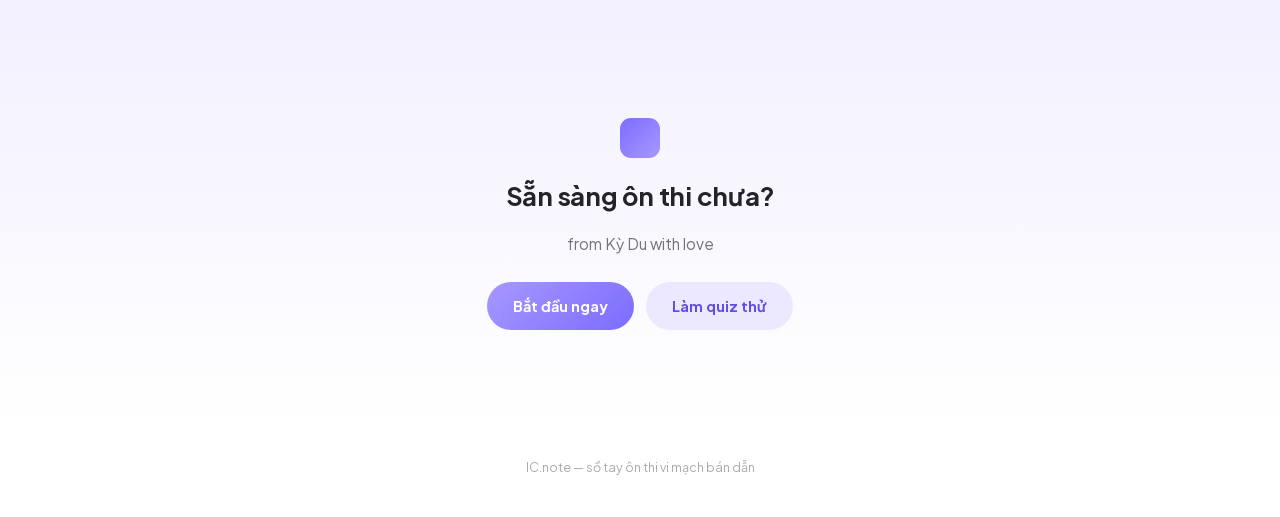
==== commit 0b9b53aa: "Update CTA copy with personal sign-off Co-Authored-By: Claude Sonnet 5 <noreply@anthropic.com> Claud" ====
--- a/index.html
+++ b/index.html
@@ -123,7 +123,7 @@
   <div class="cta-inner anim-hidden" id="ctaInner">
     <div class="cta-icon"></div>
     <h2>Sẵn sàng ôn thi chưa?</h2>
-    <p>Nội dung hiện là dữ liệu mẫu — nạp giáo trình thật vào <code>assets/js/data.js</code> là dùng được ngay.</p>
+    <p>from Kỳ Du with love</p>
     <div class="cta-actions">
       <a class="pill-btn primary magnetic" href="subject.html">Bắt đầu ngay</a>
       <a class="pill-btn ghost-light magnetic" href="quiz.html">Làm quiz thử</a>
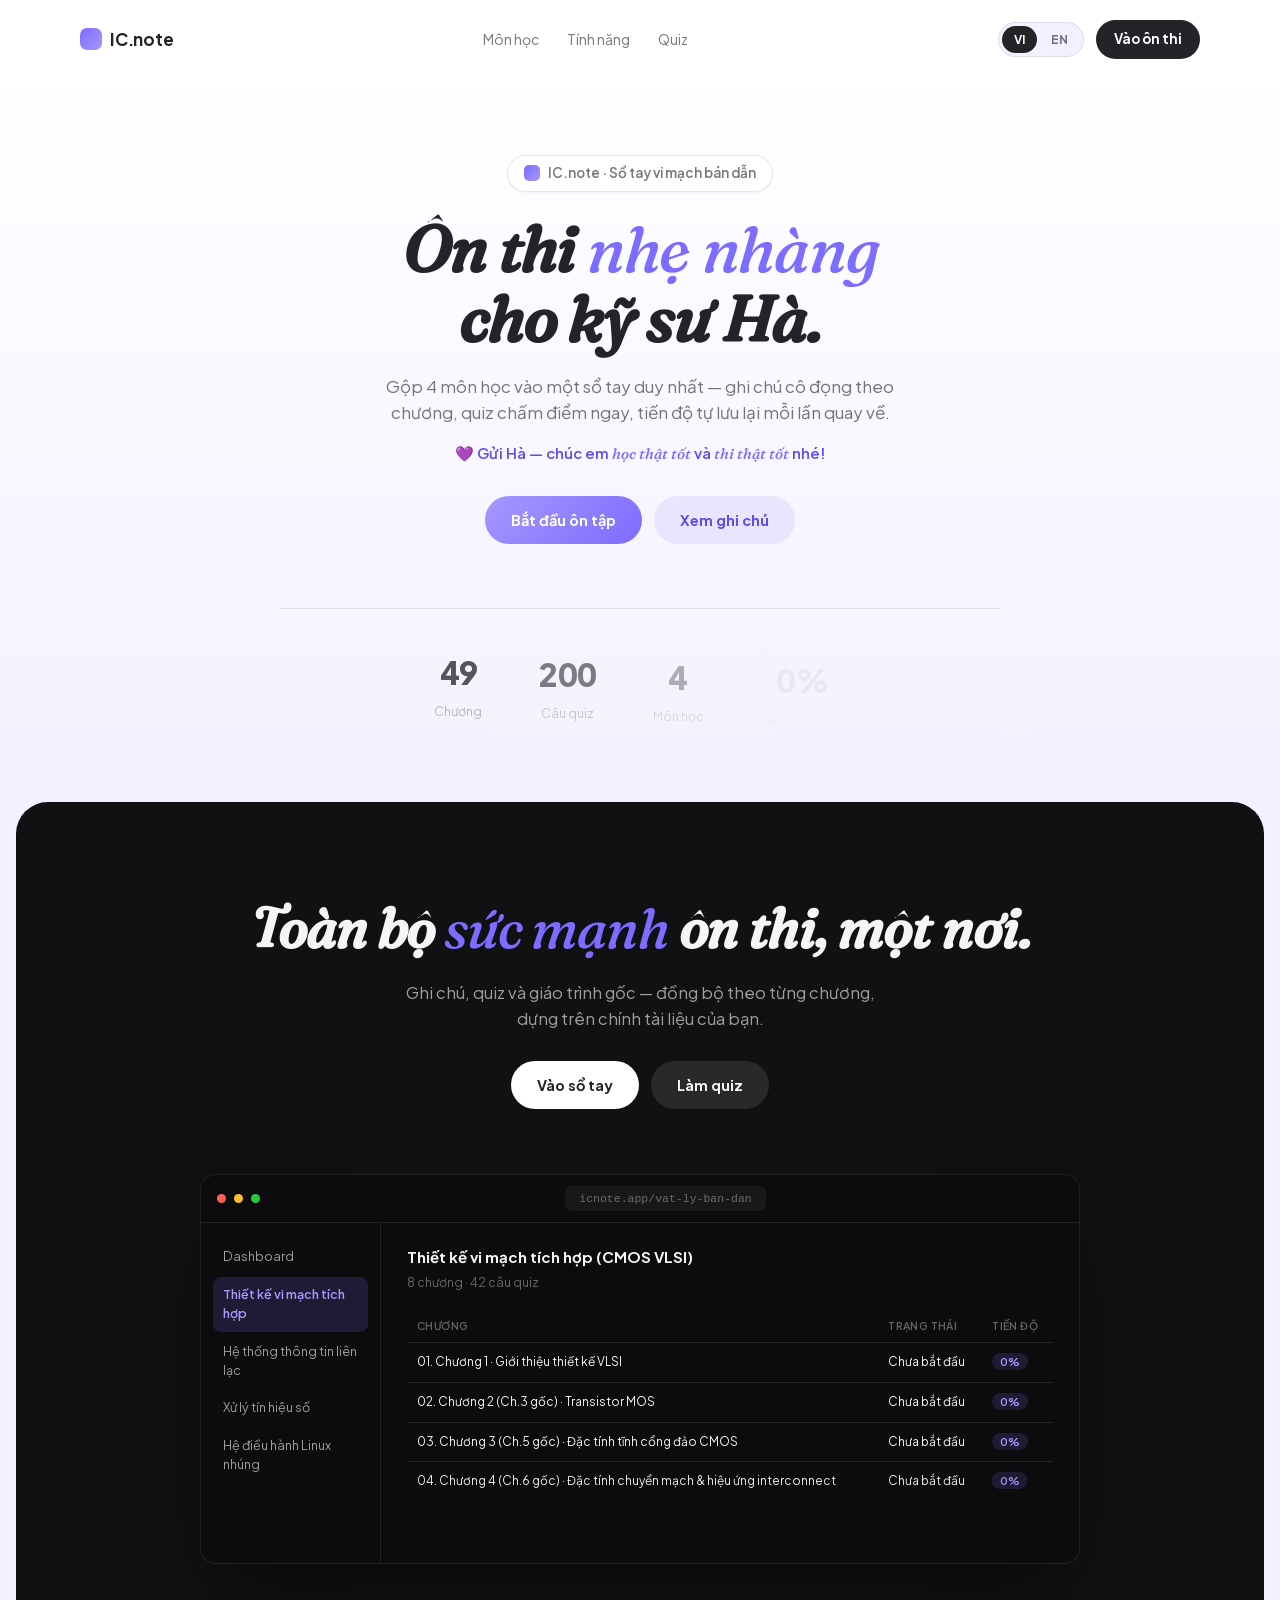
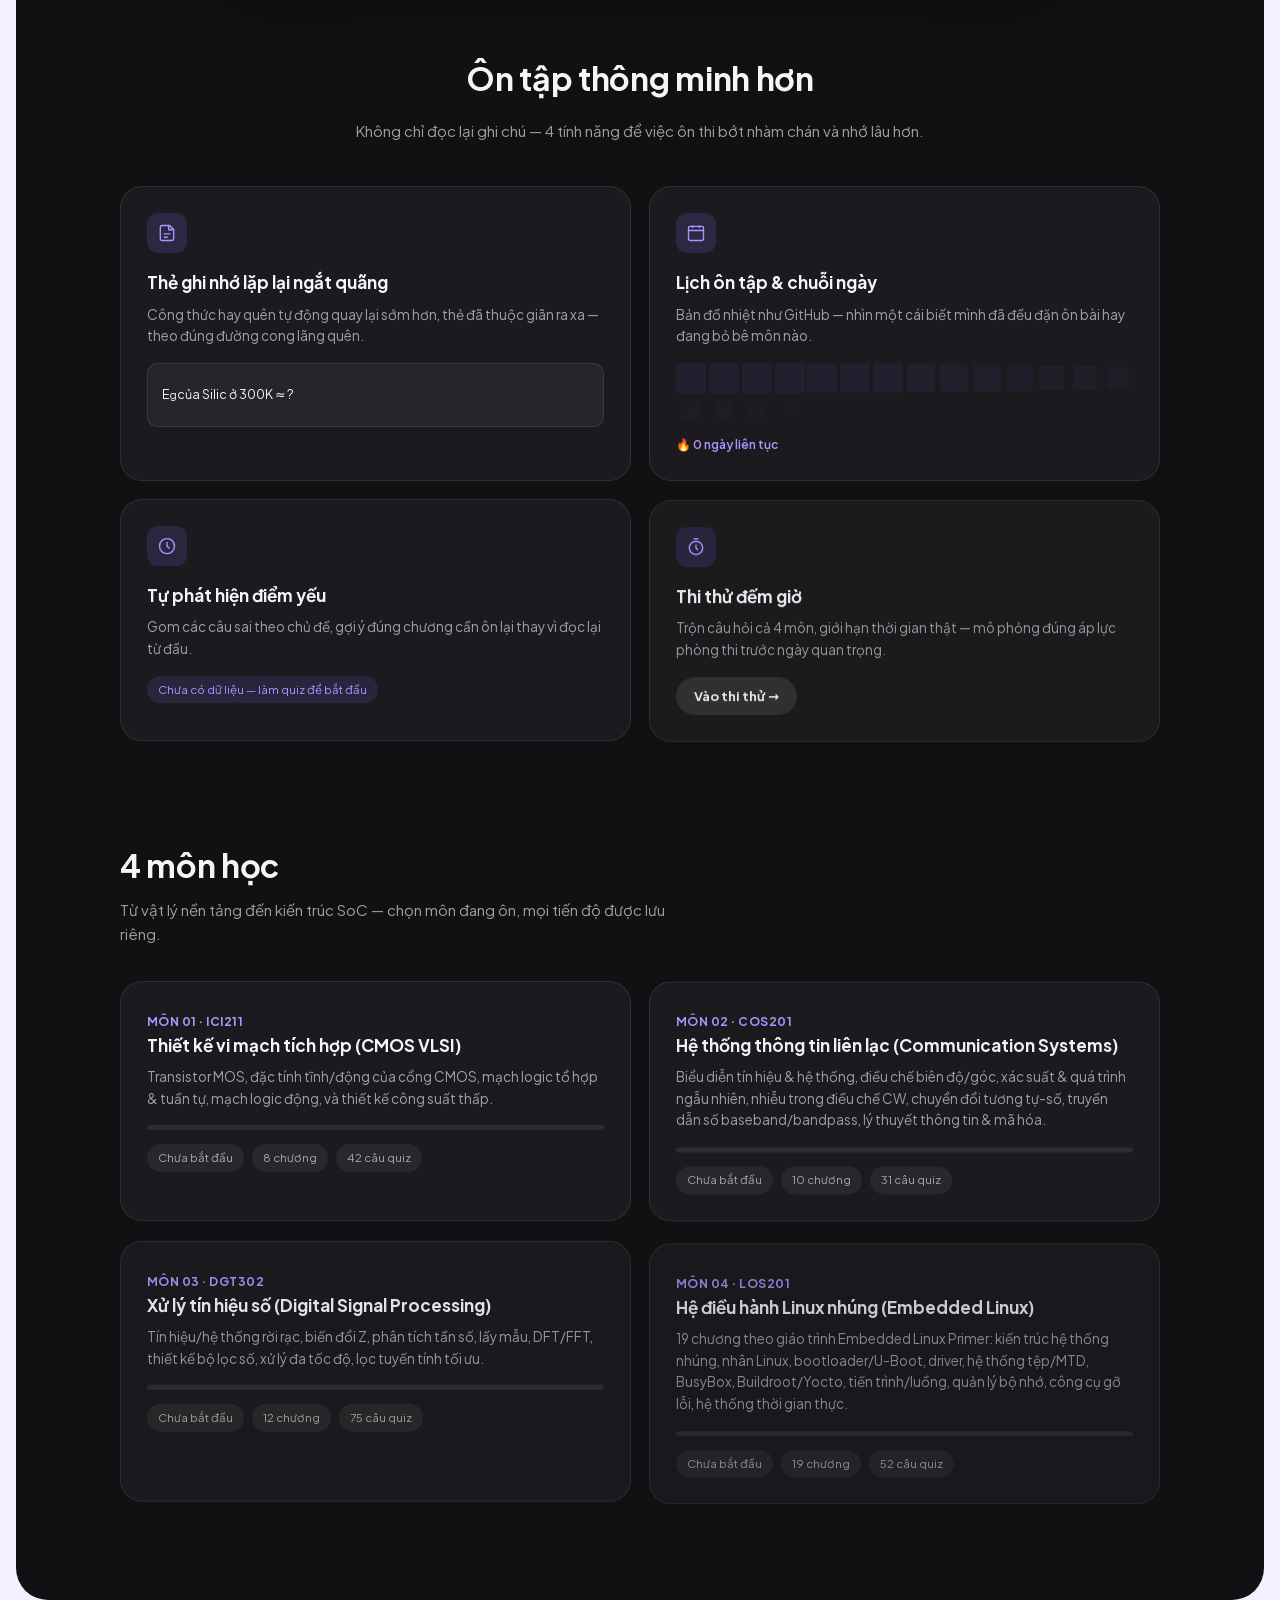
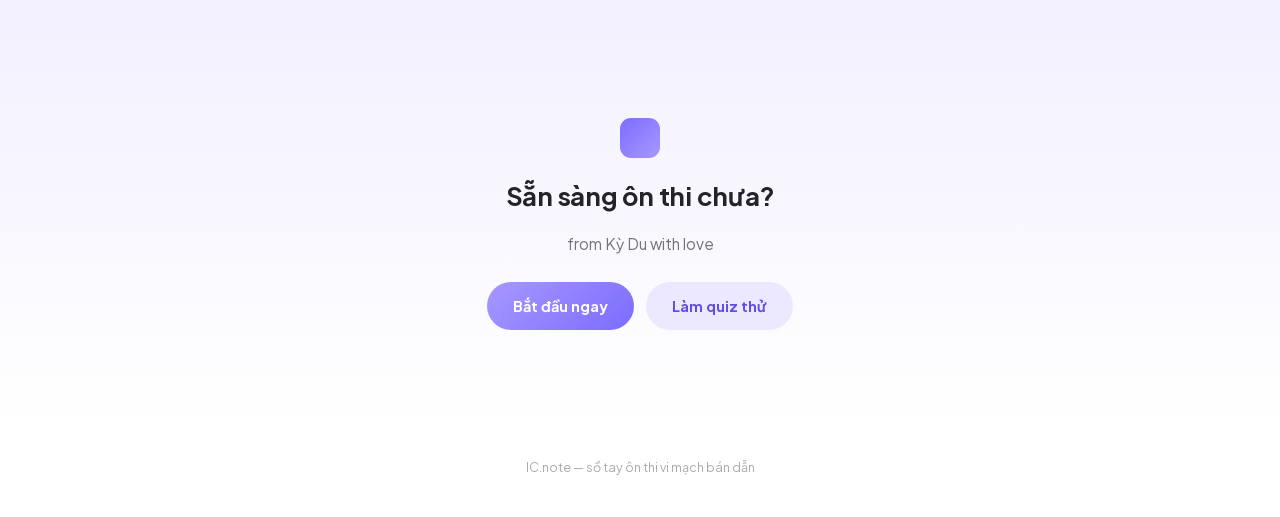
==== commit d67237d3: "Add Vercel Analytics script to all pages Co-Authored-By: Claude Sonnet 5 <noreply@anthropic.com> Cla" ====
--- a/index.html
+++ b/index.html
@@ -330,5 +330,6 @@
   IC.initLangToggle();
 })();
 </script>
+<script defer src="/_vercel/insights/script.js"></script>
 </body>
 </html>
